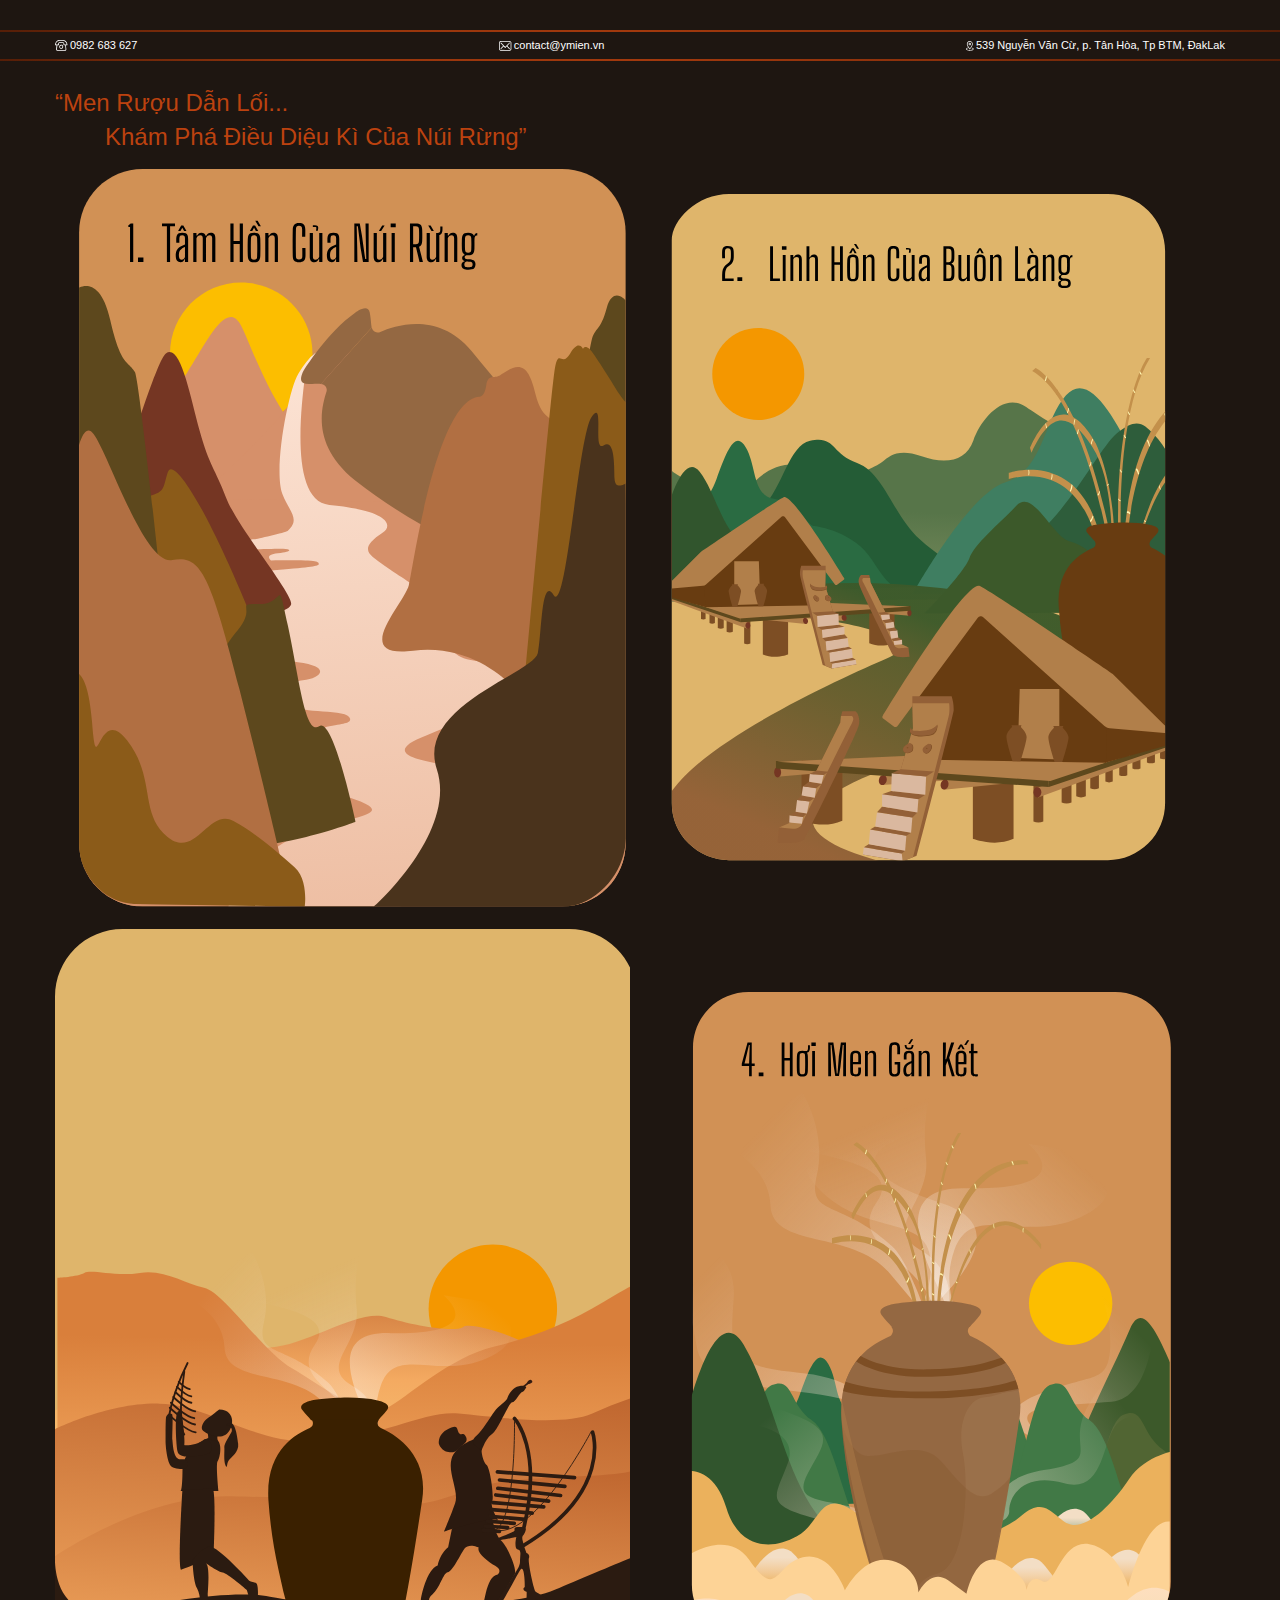
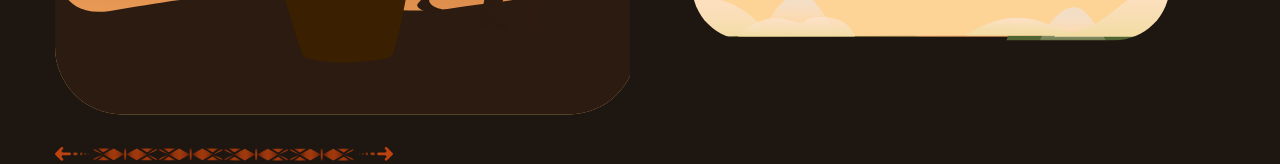
==== asset/page/page1.html @ 0eba1182 "first commit" ====
<!DOCTYPE html>
<html lang="en">
<head>
  <meta charset="UTF-8">
  <meta name="viewport" content="width=device-width, initial-scale=1.0">
  <!-- Reset -->
  <link rel="stylesheet" href="../css/reset.css">
  <link rel="stylesheet" href="../css/style.css">
  <link rel="stylesheet" href="../css/responsive.css">
  <link rel="stylesheet" href="responsive__page.css">
  <!-- Page1 Style -->
  <link rel="stylesheet" href="page1.css">
  <title>Page 1</title>
</head>
<body >
  <header class="page__one">
    <div class="main__menu">
   <div class="container">
        <nav class="nav">
         <ul class="nav__item">
           <!-- Item1 -->
           <li class="nav__list">
             <a href="#!" class="nav__link">
               <img src="../img/phone.svg" alt="" class="nav__img">
               <p class="nav__desc">0982 683 627</p>
             </a>
           </li>
           <!-- Item2 -->
           <li class="nav__list">
             <a href="#!" class="nav__link">
               <img src="../img/thu.png" alt="" class="nav__img">
               <p class="nav__desc">contact@ymien.vn</p>
             </a>
           </li>
           <!-- Item3 -->
           <li class="nav__list">
             <a href="#!" class="nav__link">
               <img src="../img/diachi.svg" alt="" class="nav__img">
               <p class="nav__desc">539 Nguyễn Văn Cừ, p. Tân Hòa, Tp BTM, ĐakLak</p>
             </a>
           </li>
         </ul>
        </nav>
   </div>
 </div>
</header>
    
    <div class="container">
      <div class="page__one-heading">
        <h3 class="page__one-text">“Men Rượu Dẫn Lối...</h3>
        <h3 class="page__one-text kc"> Khám Phá Điều Diệu Kì Của Núi Rừng”</h3>
      </div>
    </div>
    
    <div class="container">
      <div class="feature__media">
        <figure class="feature__images">
          <img src="../img/anhpage1.svg" alt="" class="feature__img ">
          <img src="../img/anhpage2.svg" alt="" class="feature__img feature__img-down">
          <img src="../img/anhpage3.svg" alt="" class="feature__img">
          <img src="../img/anhpage4.svg" alt="" class="feature__img feature__img-down">
        </figure>
      </div>
    </div>
  <!-- ...existing content of page1.html... -->
   <footer class="footer__page-one">
    
    <div class="container">
         <div class="footer__box">
               <a href="/index.html"><img src="../img/btntrai.png" class="btn-link" alt=""></a>
                <img src="../img/Group 21.svg" alt="">
                <a href="../page2/page2.html"><img src="../img/btnphai.svg" class="btn-linklink" alt=""></a>
            
         </div>
    </div>
    
   </footer>
</body>
</html>
---- asset/css/style.css ----
*{
    box-sizing: border-box;
}
html {
    font-size: 62.5%;

}
h1 {
    font-family: "Amarante", serif;
}
h2, h3, h4, h5, h6{
    font-family: "Big Shoulders", sans-serif;
}
body {
    font-size: 1.6rem;
    font-family: "Big Shoulders", sans-serif;
}
input, textarea, select, button {
    font-family: inherit;
    font-size: inherit;
} 
/* Dung chung */
.container {
   width: 1170px;
   max-width: calc(100% - 48px);
   margin: 0 auto;
}
a {
    text-decoration: none;
    color: inherit;
}
  .container {
        width: 1170px;
        max-width: calc(100% - 48px);
        margin: 0 auto;
        }
        /* header */
.header {
    display: flex;
    justify-content: center;
    align-items: center;
    position: relative;
}
.header__inner{
    display: flex;
    justify-content: center;
    align-items: center;
   
}
.inner {
}
.section {
    display: flex;
    justify-content: center;
    align-items: center;
    position: absolute;
    top: 75%;
    left: 50%;
    transform: translate(-50%, -50%); /* Center the section */
}
.decor{
    padding-top: 10px;
}
.section__heading{
    font-family: Amarante;
    font-weight: 400;
    font-size:3.2rem;
    line-height: 1;
    text-align: center;
    background: linear-gradient(to bottom, #E55C27, #89300B, #040404);
    -webkit-background-clip: text;
-webkit-text-fill-color: transparent;
padding-top:10px;
}
.box {
    border-radius: 20px;
    background:rgba(255, 255, 255, 0.2);
    margin: 0 auto; /* Center the box */
    position: absolute;
    top: 90%;
    left: 50%;
    transform: translate(-50%, -50%); /* Center the box */
    text-align: center; /* Ensure text is centered */
}
.box__heading {
    font-weight: 300;
    font-size: 1.1rem ;
    line-height: 1.19;
    letter-spacing: 1;
    text-align: center;
    margin: 16px;
    color: #fff;
}

.box__desc {
    font-weight: 300;
    font-size: 0.9rem;
    line-height: 1.19;
    margin: 16px;
    color: #fff;
}
/* footer */
.main__menu {
    position: relative;
    padding: 10px 0;
}

.main__menu::before,
.main__menu::after {
    content: '';
    position: absolute;
    left: 0;
    right: 0;
    height: 2px;
    background: linear-gradient(to right, #561E07, #96350C, #A2390D, #89300B, #561E07);
}

.main__menu::before {
    top: 0;
}

.main__menu::after {
    bottom: 0;
}

/* .footer .navbar__list {
  display: flex;
  justify-content: space-between;
  align-items: center;
} */

/* .footer .navbar__item {
  display: flex;
  align-items: center;
} */

/* .footer .navbar__icon {
  margin-right: 8px;
} */

.navbar{
    padding-left: 4px;
}

.navbar__icon{
    font-size: 1.1rem;
}
.navbar__link{
    font-weight: 400;
    font-size: 1.1rem;
    line-height: 1;
    color: hsla(0, 0%, 100%, 0.921);    
}
/* .navbar__link{
    padding: 8px;
} */
.btn__right{
    padding: 8px;
}
.header__img{
    width: 114%;
}
/* Navbar */
.nav__item{
    display: flex;
    justify-content: space-between;
}
.nav__link{
    display: flex;
    justify-content: center;
    align-items: center;
}
.navbar__list{
    padding: 5px;
}
.page__one{
    padding: 30px 0 10px;
}
.nav__desc {
    font-weight: 400;
    font-size: 1.1rem;
    line-height: 1;
    color: #FFFFFF;    
    margin-left: 2px;
}
---- asset/css/responsive.css ----
/* Responsive styles for mobile devices */
@media (max-width: 768px) {
    .header__inner {
        flex-direction: column;
    }

    .section {
        top: 50%;
        left: 50%;
        transform: translate(-50%, -50%);
        margin-top: 10px; /* Adjust margin for better spacing */
    }

    .box {
        top: 70%;
        left: 50%;
        transform: translate(-50%, -50%);
        margin-top: 10px; /* Adjust margin for better spacing */
        padding: 10px; /* Adjust padding for better fit */
    }

    .footer .navbar__list {
        align-items: center;
    }

    .footer .navbar__link {
        margin-bottom: 10px;
    }

    .img {
        width: 100vw;
        height: 100vh;
        object-fit: cover;
        position: absolute;
        top: 0;
        left: 0;
    }

    .content__box {
        margin: 0; /* Loại bỏ margin */
        padding: 0; /* Loại bỏ padding */
    }

    .content__inner {
        top: auto; /* Đặt lại vị trí */
        left: auto;
        margin: 20px auto; /* Căn giữa trên mobile */
        width: 90%; /* Chiều rộng 90% màn hình */
    }

    .content__desc {
        font-size: 1.2rem; /* Giảm kích thước chữ */
        line-height: 1.4; /* Điều chỉnh khoảng cách dòng */
    }
}

@media (max-width: 480px) {

    .header__inner {
        flex-direction: column;
        /* z-index: -1; */
    }

    .section {
        top: 62%;
        transform: translate(-50%, -50%);
        margin-top: 10px;
        min-width: 371px;
    }
    .section__heading {
        font-size: 2.2rem;
    }
    .box {
        top: 73%;
        padding: 5px; /* Reduce padding */
        min-width: 373px;
        min-height: 120px;
    }
    .box__heading {
        font-size: 1rem;
    }
    .box__desc {
        font-size: 0.7rem !important;
    
    }
    .footer {
        padding-top: 10px;
    }
    
    .btn__link {
        padding: 10px;
    }
    .btn__right {
        padding: 8px;
    }
    /* .navbar__item {
        text-align: center;
        display: inline-flex;
        align-items: end;
    } */
    .header__img {
        position: relative;
        top: -102px;
        z-index: -2;
    }

    .page__one {
        padding: 10px 0;
        font-family: "Big Shoulders", sans-serif;
    }

    .nav {
        display: flex;
        justify-content: center;
        align-items: center;
        flex-direction: column;
        padding: 10px 0;
    }

    .nav__item {
        display: flex;
        flex-direction: row;
        justify-content: space-between;
        align-items: center;
        gap: 10px; /* Adjust spacing between items */
        flex-wrap: nowrap; /* Prevent wrapping */
    }

    .nav__list {
        display: flex;
        align-items: center;
        gap: 5px;
        white-space: nowrap; /* Prevent text wrapping */
    }

    .nav__img {
        width: 10px;
        height: 10px;
    }

    .nav__desc {
        font-size: 0.7rem !important;
        color: #fff;
        text-align: center;
        margin-left:5px
    }

  /* page2 */

  .img {
    width: 100%;
    height: auto;
}
.hero__media {
    width: 100%;
    height: 262px;
}
.hero {
    flex-direction: column;
    align-items: center;
}
.hero__content {
    margin-left: 0;
    padding-top: 20px;
}
.hero__heading {
    font-size: 2.4rem;
    margin-bottom: 30px;
}
/* .content__inner {
    width: 100%;
    height: auto;
    right: 0;
    margin: 0 auto;
} */
.decs__content {
    font-size: 1.2rem;
    padding: 15px;
}
.content__heading{
    font-size: 2.4rem !important;
        width: 102px;
        height: 239px;
}
.content__box {
    padding: 5px 0 !important;
}
.content__desc{
    font-size: 1.2rem !important;
}
}
---- asset/page/responsive__page.css ----
/* Responsive styles for page-specific elements */


@media (max-width: 480px) {
   
    .page__one-heading {
        padding: 5px 0;
        
    }

    .page__one-text {
        font-size: 1.5rem !important;
    }

    .kc {
        margin-left: 10px;
        white-space: nowrap;
    }

    .feature__images {
        grid-template-columns: 1fr;
        gap: 5px;
    }
   
   .feature__img-down {
    position: relative;
    bottom: -32px;
   }
    .feature__img {
        width: 100%;
        height: auto;
    }
    .navbar__link_page {
        font-size: 0.8rem;
        padding-top: -2px;
    }
    .img__page2 {
        position: relative;
        top: -100px;
        z-index: -2;
        width:110%;
    }
    .decs__content{
        font-size: 1rem !important;
        line-height: 1.5 !important;
    }
    .footer__box{
        text-align:center;
    }
    .media__page3{
        width: 100%;
        height: auto;
        margin-top: 10px;
    }
    .img__page3{
        width: 200%;
        height: auto;
    }
    .footer__page-one{
        padding-top: 12px;
    }
}
---- asset/page/page1.css ----
html {
    font-size: 62.5% !important;

}
body {
    font-size: 1.6rem !important;
    font-family: "Big Shoulders", sans-serif;
    background: #1E1611;
}
.page__one-heading {
    padding: 20px 0;
}
.page__one-text{
    color: #BC420F;
    font-weight: 400;
    font-size: 2.4rem;
    line-height: 1;
    
}
.kc {
    margin-left: 50px;
    margin-top:10px;
}
.feature__images {
    display: grid;
    grid-template-columns: repeat(2, 1fr);
    gap: 20px;
    justify-items: center;
    align-items: center;
   
}
.footer__box{
    margin-top: 30px;
}

.feature__img {
    width: 100%;
    height: auto;
    border-radius: 10px;
}
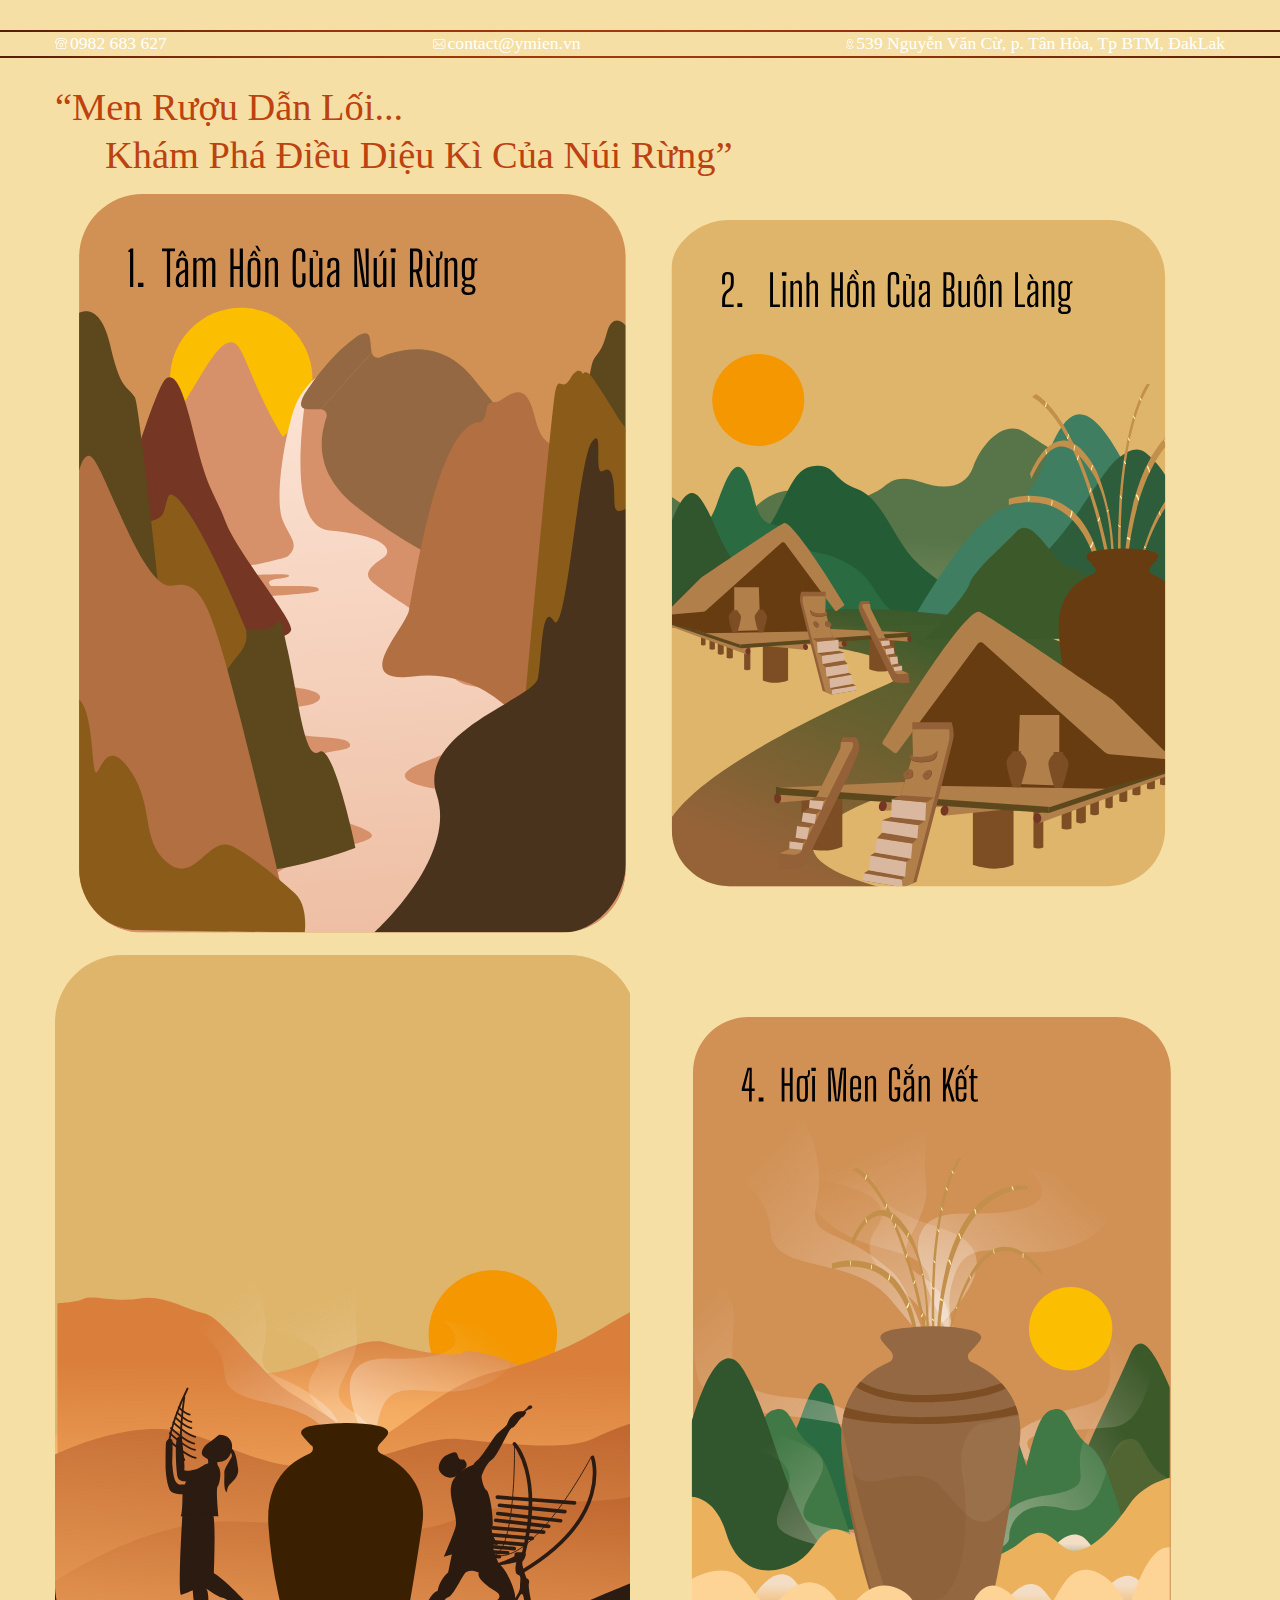
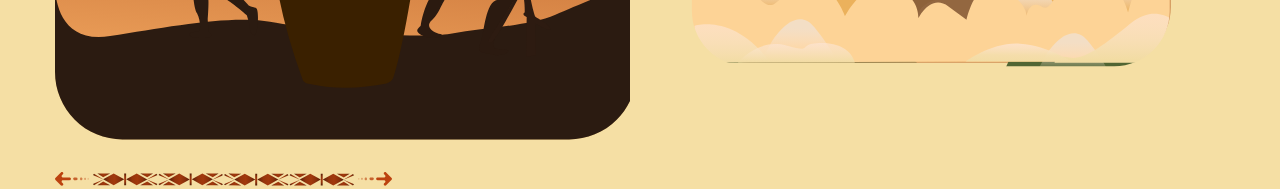
==== commit e814b36c: "rang len" ====
--- a/asset/page/page1.html
+++ b/asset/page/page1.html
@@ -3,16 +3,14 @@
 <head>
   <meta charset="UTF-8">
   <meta name="viewport" content="width=device-width, initial-scale=1.0">
+  <!-- Style -->
+  <link rel="stylesheet" href="../css/style.css">
+   <link rel="stylesheet" href="../css/responsive.css">
   <!-- Reset -->
-  <link rel="stylesheet" href="../css/reset.css">
-  <link rel="stylesheet" href="../css/style.css">
-  <link rel="stylesheet" href="../css/responsive.css">
-  <link rel="stylesheet" href="responsive__page.css">
-  <!-- Page1 Style -->
-  <link rel="stylesheet" href="page1.css">
+   <link rel="stylesheet" href="../css/reset.css">
   <title>Page 1</title>
 </head>
-<body >
+<body style=" background: rgba(245, 223, 164, 1);">
   <header class="page__one">
     <div class="main__menu">
    <div class="container">
@@ -44,7 +42,7 @@
    </div>
  </div>
 </header>
-    
+  <main>
     <div class="container">
       <div class="page__one-heading">
         <h3 class="page__one-text">“Men Rượu Dẫn Lối...</h3>
@@ -62,6 +60,7 @@
         </figure>
       </div>
     </div>
+  </main>
   <!-- ...existing content of page1.html... -->
    <footer class="footer__page-one">
     
@@ -69,7 +68,7 @@
          <div class="footer__box">
                <a href="/index.html"><img src="../img/btntrai.png" class="btn-link" alt=""></a>
                 <img src="../img/Group 21.svg" alt="">
-                <a href="../page2/page2.html"><img src="../img/btnphai.svg" class="btn-linklink" alt=""></a>
+                <a href="../page/page2.html"><img src="../img/btnphai.svg" class="btn-link" alt=""></a>
             
          </div>
     </div>
--- a/asset/css/style.css
+++ b/asset/css/style.css
@@ -29,11 +29,6 @@
     text-decoration: none;
     color: inherit;
 }
-  .container {
-        width: 1170px;
-        max-width: calc(100% - 48px);
-        margin: 0 auto;
-        }
         /* header */
 .header {
     display: flex;
@@ -46,8 +41,8 @@
     justify-content: center;
     align-items: center;
    
-}
-.inner {
+}.header__img{
+    width: 114%;
 }
 .section {
     display: flex;
@@ -74,7 +69,7 @@
 }
 .box {
     border-radius: 20px;
-    background:rgba(255, 255, 255, 0.2);
+    background:rgba(245, 223, 164, 0.85);
     margin: 0 auto; /* Center the box */
     position: absolute;
     top: 90%;
@@ -102,7 +97,7 @@
 /* footer */
 .main__menu {
     position: relative;
-    padding: 10px 0;
+    padding: 5px 0;
 }
 
 .main__menu::before,
@@ -157,9 +152,7 @@
 .btn__right{
     padding: 8px;
 }
-.header__img{
-    width: 114%;
-}
+
 /* Navbar */
 .nav__item{
     display: flex;
@@ -182,4 +175,102 @@
     line-height: 1;
     color: #FFFFFF;    
     margin-left: 2px;
-}+}
+/* Trang 1 */
+.page__one-heading {
+    padding: 20px 0;
+}
+.page__one-text{
+    color: #BC420F;
+    font-weight: 400;
+    font-size: 2.4rem;
+    line-height: 1;
+    
+}
+.kc {
+    margin-left: 50px;
+    margin-top:10px;
+}
+.feature__images {
+    display: grid;
+    grid-template-columns: repeat(2, 1fr);
+    gap: 20px;
+    justify-items: center;
+    align-items: center;
+   
+}
+.footer__box{
+    margin-top: 30px;
+}
+
+.feature__img {
+    width: 100%;
+    height: auto;
+    border-radius: 10px;
+}
+/* trang 2*/
+.content{
+    display: flex;
+}
+.content__heading{
+    font-weight: 500;
+    font-size: 3.2rem;
+    line-height: 1.5;
+    text-align: center;
+    color:#BC420F;    
+    margin-bottom: 50px;
+}
+/* row */
+.row {
+    display: flex;
+}
+.content__box{
+    position: relative;
+}
+.content__inner{
+    background: rgba(188, 66, 15, 1);
+    border-radius: 12px;
+    position:absolute;
+    top: 208px ;
+    left: -71px;
+    width:200px;
+    height: 190px;  
+}
+.content__desc {
+    font-weight: 300;
+    font-size: 1.4rem;
+    line-height: 1;
+    text-align: center;
+    color: #FFFCFCD9;    
+    padding: 20px 8px;
+}
+.hero__content {
+    padding-top: 34px;
+    margin-left:-10px;
+}
+.section__hero {
+ position: relative;
+ top:-66px;
+}
+.img {
+   
+    object-fit: cover; /* Ensures the image covers the screen without distortion */
+    position: absolute; /* Position the image to cover the screen */
+    top: 0;
+    left: 0;
+    z-index: -2;
+}
+.row__img{
+ top: -32px;
+ position: relative;
+}
+/* Trang 3 */
+
+.media__page3 {
+    width: 190px;
+    height: 338px;
+    margin-top: 20px;
+}
+.img__page3 {
+    border-radius: 20px;
+}
--- a/asset/css/responsive.css
+++ b/asset/css/responsive.css
@@ -106,7 +106,7 @@
 
     .page__one {
         padding: 10px 0;
-        font-family: "Big Shoulders", sans-serif;
+        
     }
 
     .nav {
@@ -114,7 +114,6 @@
         justify-content: center;
         align-items: center;
         flex-direction: column;
-        padding: 10px 0;
     }
 
     .nav__item {
@@ -139,13 +138,68 @@
     }
 
     .nav__desc {
-        font-size: 0.7rem !important;
+        font-size: 0.5rem !important;
         color: #fff;
         text-align: center;
         margin-left:5px
     }
-
-  /* page2 */
+/* Trang 1 */
+.page__one-heading {
+    padding: 5px 0;
+    
+}
+
+.page__one-text {
+    font-size: 1.3rem !important;
+}
+
+.kc {
+    margin-left: 10px;
+    white-space: nowrap;
+}
+
+.feature__images {
+    gap: 5px;
+}
+
+.feature__img-down {
+position: relative;
+bottom: -32px;
+}
+.feature__img {
+    width: 100%;
+    height: auto;
+}
+.navbar__link_page {
+    font-size: 0.8rem;
+    padding-top: -2px;
+}
+.img__page2 {
+    position: relative;
+    top: -100px;
+    z-index: -2;
+    width:110%;
+}
+.decs__content{
+    font-size: 1rem !important;
+    line-height: 1.5 !important;
+}
+.footer__box{
+    text-align:center;
+}
+.media__page3{
+    width: 100%;
+    height: auto;
+    margin-top: 10px;
+}
+.img__page3{
+    width: 200%;
+    height: auto;
+}
+.footer__page-one{
+    padding-top: 12px;
+}
+  /* Trang 2*/
 
   .img {
     width: 100%;
